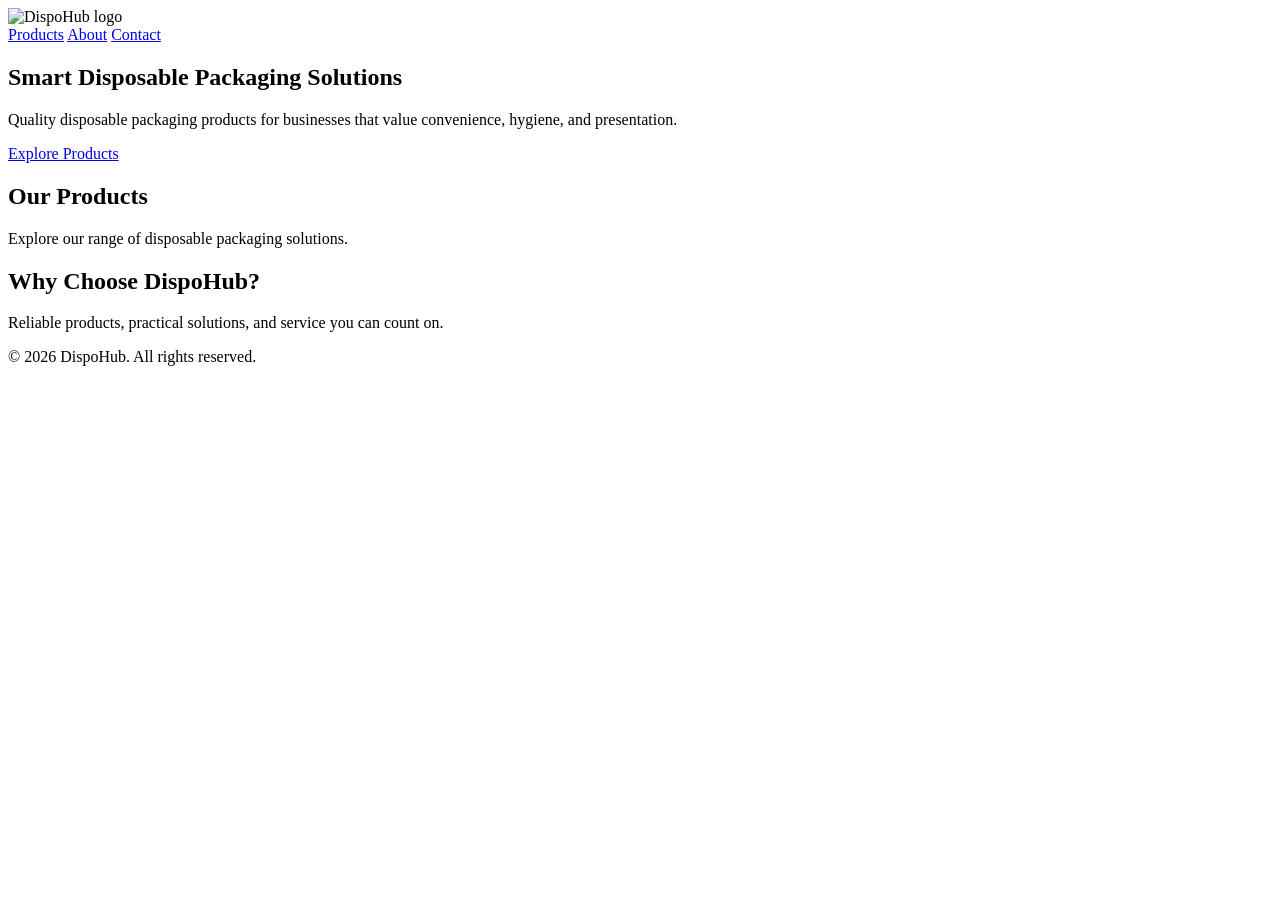
==== index.html @ 2ae02026 "Update index.html" ====
<!DOCTYPE html>
<html lang="en">
<head>
  <meta charset="UTF-8">
  <meta name="viewport" content="width=device-width, initial-scale=1.0">
  <title>DispoHub</title>
  <link rel="stylesheet" href="styles.css">
</head>
<body>

<body>

  <header>
  <img src="images/Image-logo.jpeg" alt="DispoHub logo">

  <nav>
    <a href="#products">Products</a>
    <a href="#about">About</a>
    <a href="#contact">Contact</a>
  </nav>
</header>
  <main>

    <section class="hero">
      <h1>Smart Disposable Packaging Solutions</h1>
      <p>Quality disposable packaging products for businesses that value convenience, hygiene, and presentation.</p>
      <a href="#products">Explore Products</a>
    </section>

    <section id="products" class="products">
      <h2>Our Products</h2>
      <p>Explore our range of disposable packaging solutions.</p>
    </section>

    <section class="about">
      <h2>Why Choose DispoHub?</h2>
      <p>Reliable products, practical solutions, and service you can count on.</p>
    </section>

  </main>

  <footer>
    <p>© 2026 DispoHub. All rights reserved.</p>
  </footer>

</body>
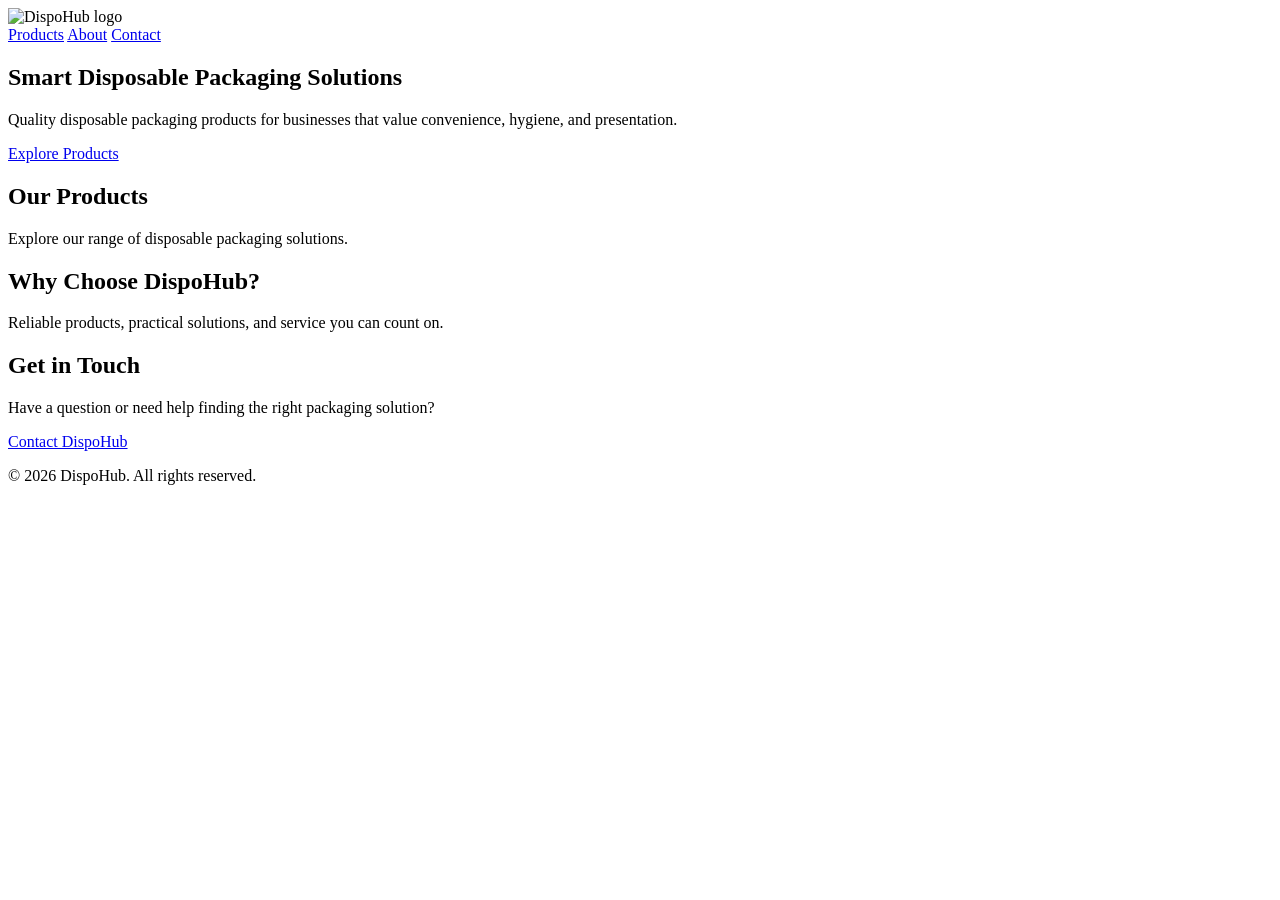
==== commit c32f078e: "Update index.html" ====
--- a/index.html
+++ b/index.html
@@ -33,11 +33,15 @@
       <p>Explore our range of disposable packaging solutions.</p>
     </section>
 
-    <section class="about">
+    <section id="about" class="about">
       <h2>Why Choose DispoHub?</h2>
       <p>Reliable products, practical solutions, and service you can count on.</p>
     </section>
-
+<section id="contact" class="contact">
+  <h2>Get in Touch</h2>
+  <p>Have a question or need help finding the right packaging solution?</p>
+  <a href="mailto:info@dispohub.com">Contact DispoHub</a>
+</section>
   </main>
 
   <footer>
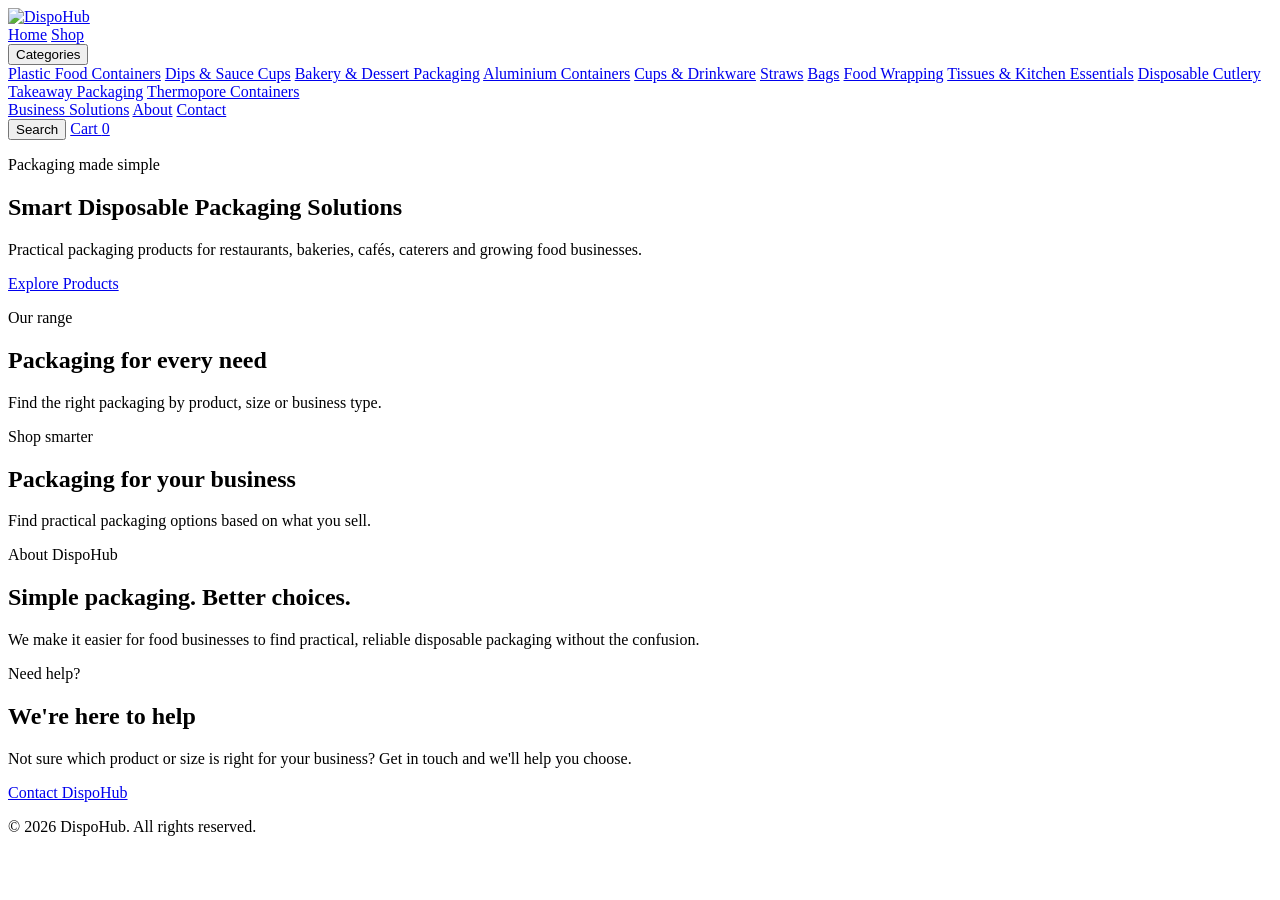
==== commit 14d0a845: "Update index.html" ====
--- a/index.html
+++ b/index.html
@@ -1,51 +1,154 @@
-
 <!DOCTYPE html>
 <html lang="en">
 <head>
   <meta charset="UTF-8">
   <meta name="viewport" content="width=device-width, initial-scale=1.0">
-  <title>DispoHub</title>
+
+  <title>DispoHub | Disposable Food Packaging Solutions</title>
+  <meta name="description" content="DispoHub provides practical disposable food packaging solutions for restaurants, bakeries, cafés, caterers and food businesses.">
+
   <link rel="stylesheet" href="styles.css">
 </head>
-<body>
 
 <body>
 
-  <header>
-  <img src="images/Image-logo.jpeg" alt="DispoHub logo">
+  <header class="site-header">
 
-  <nav>
-    <a href="#products">Products</a>
-    <a href="#about">About</a>
-    <a href="#contact">Contact</a>
-  </nav>
-</header>
+    <a href="index.html" class="logo">
+      <img src="images/Image-logo.jpeg" alt="DispoHub">
+    </a>
+
+    <nav class="main-nav" aria-label="Main navigation">
+
+      <a href="index.html">Home</a>
+
+      <a href="#shop">Shop</a>
+
+      <div class="nav-dropdown">
+        <button type="button">Categories</button>
+
+        <div class="dropdown-menu">
+
+          <a href="#plastic-food-containers">Plastic Food Containers</a>
+          <a href="#dips-sauce-cups">Dips & Sauce Cups</a>
+          <a href="#bakery-packaging">Bakery & Dessert Packaging</a>
+          <a href="#aluminium-containers">Aluminium Containers</a>
+          <a href="#cups-drinkware">Cups & Drinkware</a>
+          <a href="#straws">Straws</a>
+          <a href="#bags">Bags</a>
+          <a href="#food-wrapping">Food Wrapping</a>
+          <a href="#tissues-kitchen">Tissues & Kitchen Essentials</a>
+          <a href="#disposable-cutlery">Disposable Cutlery</a>
+          <a href="#takeaway-packaging">Takeaway Packaging</a>
+          <a href="#thermopore">Thermopore Containers</a>
+
+        </div>
+      </div>
+
+      <a href="#business-solutions">Business Solutions</a>
+      <a href="#about">About</a>
+      <a href="#contact">Contact</a>
+
+    </nav>
+
+    <div class="header-actions">
+
+      <button type="button" class="search-button" aria-label="Search">
+        Search
+      </button>
+
+      <a href="#cart" class="cart-link">
+        Cart <span class="cart-count">0</span>
+      </a>
+
+    </div>
+
+  </header>
+
+
   <main>
 
     <section class="hero">
-      <h1>Smart Disposable Packaging Solutions</h1>
-      <p>Quality disposable packaging products for businesses that value convenience, hygiene, and presentation.</p>
-      <a href="#products">Explore Products</a>
+
+      <div class="hero-content">
+        <p class="eyebrow">Packaging made simple</p>
+
+        <h1>Smart Disposable Packaging Solutions</h1>
+
+        <p>
+          Practical packaging products for restaurants, bakeries,
+          cafés, caterers and growing food businesses.
+        </p>
+
+        <a href="#shop" class="primary-button">Explore Products</a>
+      </div>
+
     </section>
 
-    <section id="products" class="products">
-      <h2>Our Products</h2>
-      <p>Explore our range of disposable packaging solutions.</p>
+
+    <section id="shop" class="shop">
+
+      <div class="section-heading">
+        <p class="eyebrow">Our range</p>
+        <h2>Packaging for every need</h2>
+        <p>
+          Find the right packaging by product, size or business type.
+        </p>
+      </div>
+
     </section>
 
+
+    <section id="business-solutions" class="business-solutions">
+
+      <div class="section-heading">
+        <p class="eyebrow">Shop smarter</p>
+        <h2>Packaging for your business</h2>
+        <p>
+          Find practical packaging options based on what you sell.
+        </p>
+      </div>
+
+    </section>
+
+
     <section id="about" class="about">
-      <h2>Why Choose DispoHub?</h2>
-      <p>Reliable products, practical solutions, and service you can count on.</p>
+
+      <div class="section-heading">
+        <p class="eyebrow">About DispoHub</p>
+        <h2>Simple packaging. Better choices.</h2>
+        <p>
+          We make it easier for food businesses to find practical,
+          reliable disposable packaging without the confusion.
+        </p>
+      </div>
+
     </section>
-<section id="contact" class="contact">
-  <h2>Get in Touch</h2>
-  <p>Have a question or need help finding the right packaging solution?</p>
-  <a href="mailto:info@dispohub.com">Contact DispoHub</a>
-</section>
+
+
+    <section id="contact" class="contact">
+
+      <div class="section-heading">
+        <p class="eyebrow">Need help?</p>
+        <h2>We're here to help</h2>
+        <p>
+          Not sure which product or size is right for your business?
+          Get in touch and we'll help you choose.
+        </p>
+
+        <a href="mailto:info@dispohub.com" class="primary-button">
+          Contact DispoHub
+        </a>
+      </div>
+
+    </section>
+
   </main>
+
 
   <footer>
     <p>© 2026 DispoHub. All rights reserved.</p>
   </footer>
 
-</body>+</body>
+</html>
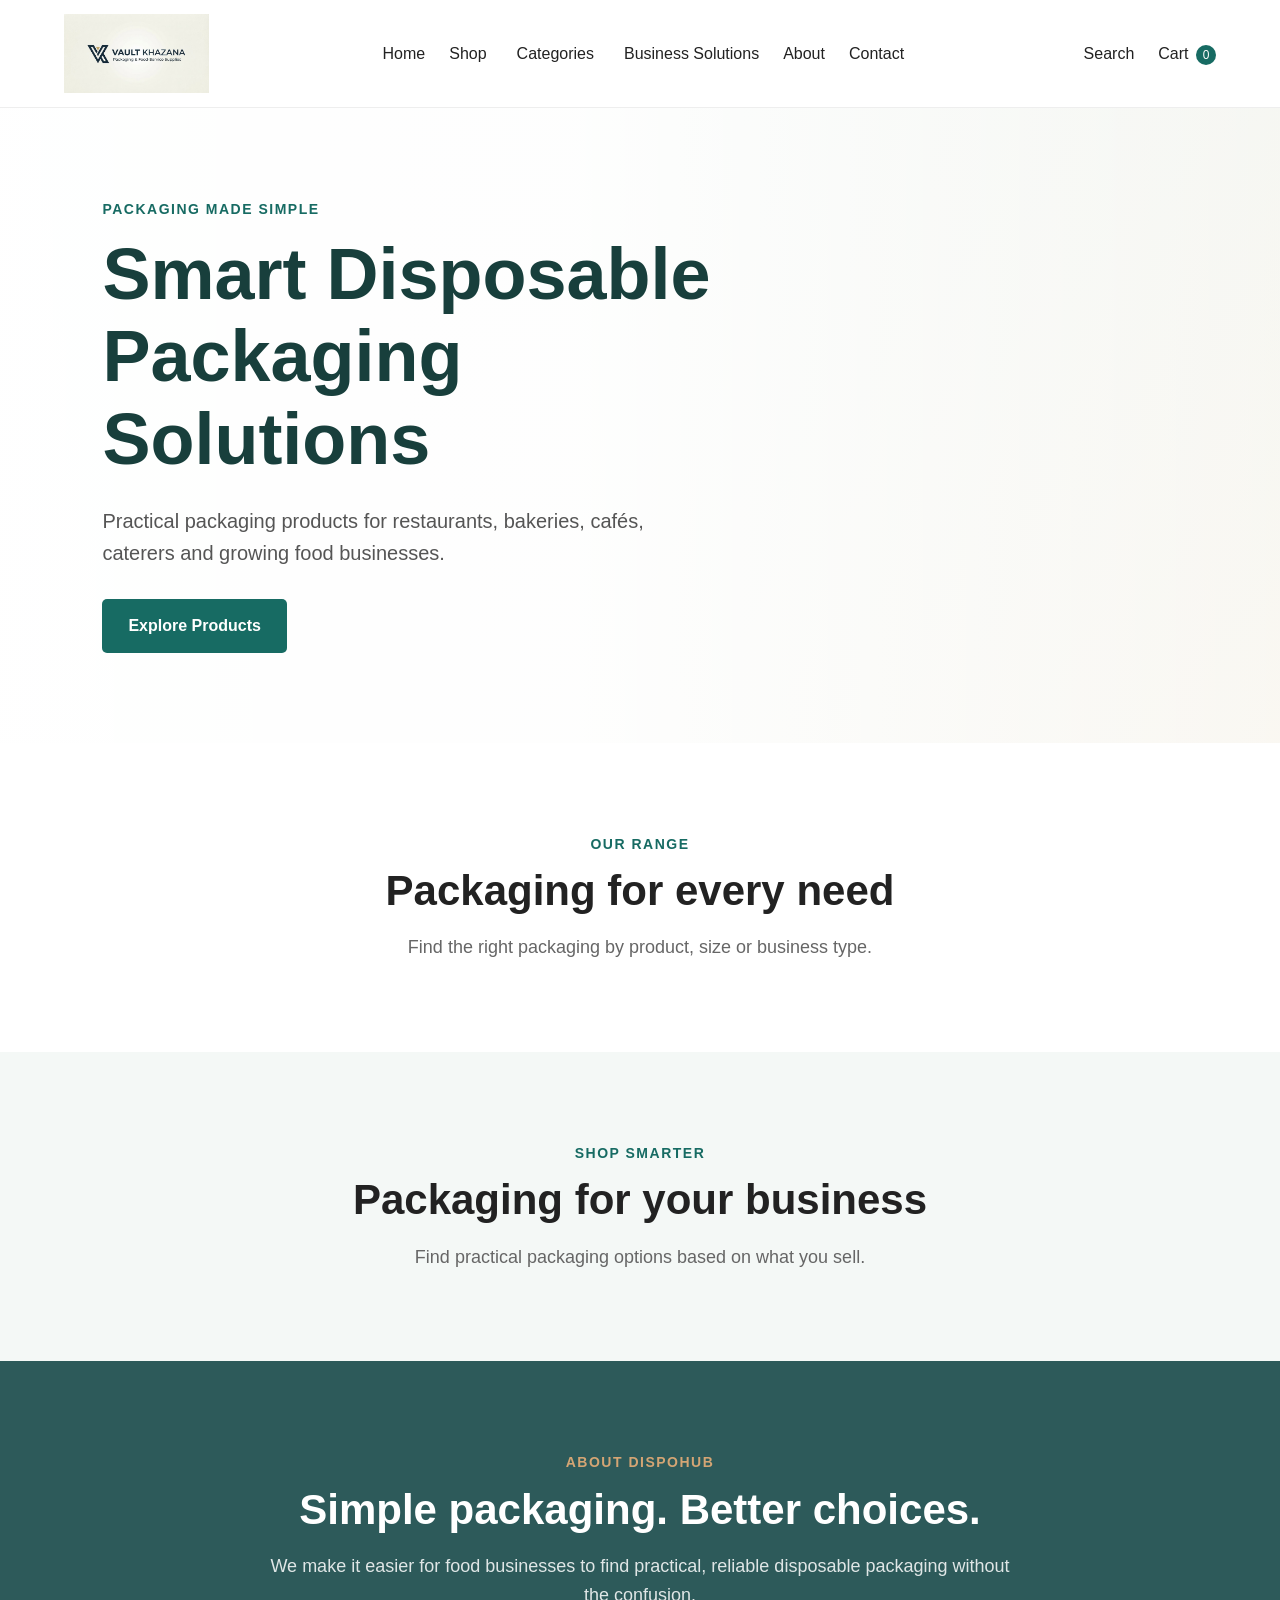
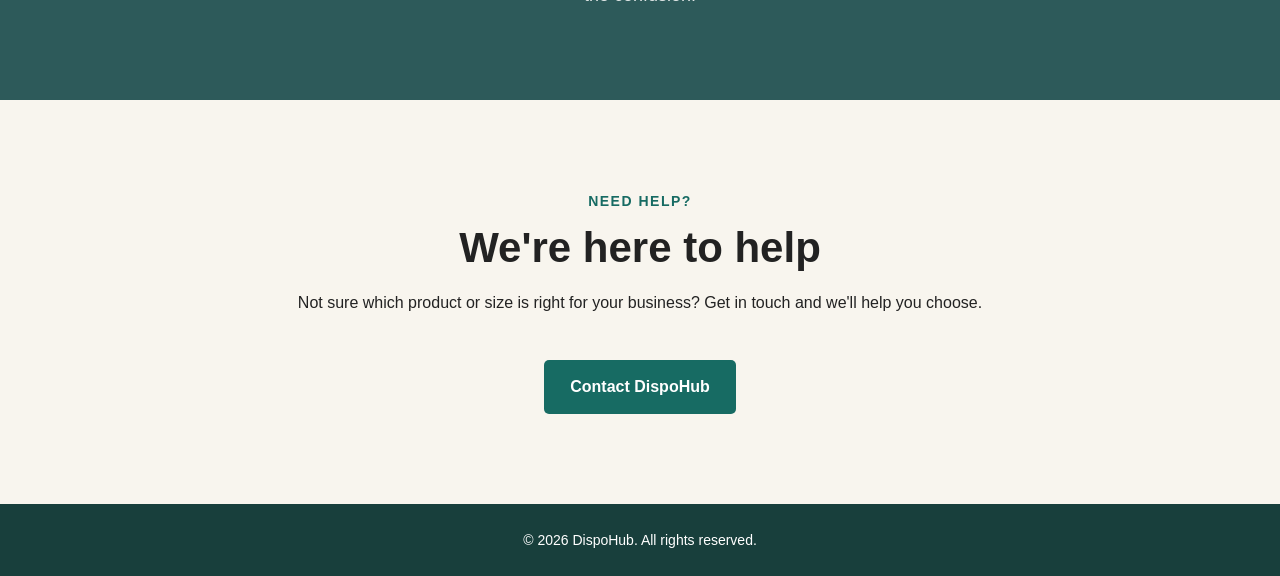
==== commit 615f6aaf: "Update index.html" ====
--- a/index.html
+++ b/index.html
@@ -15,7 +15,7 @@
   <header class="site-header">
 
     <a href="index.html" class="logo">
-      <img src="images/Image-logo.jpeg" alt="DispoHub">
+      <img src="vk.jpeg" alt="VAULT KHAZANA">
     </a>
 
     <nav class="main-nav" aria-label="Main navigation">
--- a/styles.css
+++ b/styles.css
@@ -0,0 +1,429 @@
+
+* {
+  box-sizing: border-box;
+}
+
+html {
+  scroll-behavior: smooth;
+}
+
+body {
+  margin: 0;
+  font-family: Arial, sans-serif;
+  color: #222;
+  background: #fff;
+  line-height: 1.6;
+}
+
+/* =========================
+   HEADER
+========================= */
+
+.site-header {
+  display: flex;
+  align-items: center;
+  justify-content: space-between;
+  gap: 30px;
+  padding: 14px 5%;
+  background: #fff;
+  border-bottom: 1px solid #eee;
+}
+
+.logo {
+  display: flex;
+  align-items: center;
+  flex-shrink: 0;
+}
+
+.logo img {
+  width: 145px;
+  height: auto;
+  display: block;
+}
+
+.main-nav {
+  display: flex;
+  align-items: center;
+  gap: 24px;
+}
+
+.main-nav a,
+.nav-dropdown button,
+.header-actions button,
+.cart-link {
+  font: inherit;
+  color: #222;
+  text-decoration: none;
+  background: none;
+  border: 0;
+  cursor: pointer;
+}
+
+.main-nav a:hover,
+.nav-dropdown button:hover,
+.header-actions button:hover,
+.cart-link:hover {
+  color: #176b63;
+}
+
+.nav-dropdown {
+  position: relative;
+}
+
+.dropdown-menu {
+  position: absolute;
+  top: 100%;
+  left: 0;
+  z-index: 20;
+  display: none;
+  min-width: 245px;
+  padding: 10px 0;
+  background: #fff;
+  border: 1px solid #eee;
+  box-shadow: 0 8px 25px rgba(0, 0, 0, 0.08);
+}
+
+.nav-dropdown:hover .dropdown-menu {
+  display: block;
+}
+
+.dropdown-menu a {
+  display: block;
+  padding: 9px 16px;
+  white-space: nowrap;
+}
+
+.header-actions {
+  display: flex;
+  align-items: center;
+  gap: 18px;
+  flex-shrink: 0;
+}
+
+.cart-count {
+  display: inline-flex;
+  align-items: center;
+  justify-content: center;
+  min-width: 20px;
+  height: 20px;
+  padding: 0 5px;
+  margin-left: 3px;
+  border-radius: 50%;
+  font-size: 12px;
+  background: #176b63;
+  color: #fff;
+}
+
+/* =========================
+   GENERAL
+========================= */
+
+main {
+  width: 100%;
+}
+
+section {
+  padding: 90px 5%;
+}
+
+.section-heading {
+  max-width: 760px;
+  margin: 0 auto;
+  text-align: center;
+}
+
+.eyebrow {
+  margin: 0 0 12px;
+  color: #176b63;
+  font-size: 14px;
+  font-weight: 700;
+  letter-spacing: 1.5px;
+  text-transform: uppercase;
+}
+
+h1,
+h2 {
+  margin-top: 0;
+  line-height: 1.15;
+}
+
+h2 {
+  margin-bottom: 18px;
+  font-size: 42px;
+}
+
+.section-heading p:last-child {
+  margin: 0;
+  color: #666;
+  font-size: 18px;
+}
+
+/* =========================
+   HERO
+========================= */
+
+.hero {
+  min-height: 600px;
+  display: flex;
+  align-items: center;
+  padding: 90px 8%;
+  background:
+    linear-gradient(
+      90deg,
+      rgba(255, 255, 255, 0.98) 0%,
+      rgba(255, 255, 255, 0.92) 45%,
+      rgba(255, 255, 255, 0.25) 100%
+    ),
+    linear-gradient(135deg, #e9f2ef, #f8f5ee);
+}
+
+.hero-content {
+  max-width: 650px;
+}
+
+.hero h1 {
+  margin-bottom: 24px;
+  font-size: clamp(42px, 6vw, 72px);
+  color: #183f3c;
+}
+
+.hero-content > p:not(.eyebrow) {
+  max-width: 580px;
+  margin: 0 0 30px;
+  color: #555;
+  font-size: 20px;
+}
+
+/* =========================
+   BUTTON
+========================= */
+
+.primary-button {
+  display: inline-block;
+  padding: 14px 26px;
+  border-radius: 5px;
+  background: #176b63;
+  color: #fff;
+  font-weight: 700;
+  text-decoration: none;
+  transition: transform 0.2s ease, background 0.2s ease;
+}
+
+.primary-button:hover {
+  background: #12564f;
+  transform: translateY(-2px);
+}
+
+/* =========================
+   SHOP
+========================= */
+
+.shop {
+  background: #fff;
+  min-height: 260px;
+}
+
+/* =========================
+   BUSINESS SOLUTIONS
+========================= */
+
+.business-solutions {
+  background: #f4f8f6;
+  min-height: 260px;
+}
+
+/* =========================
+   ABOUT
+========================= */
+
+.about {
+  background: #2d5a5a;
+  color: #fff;
+  min-height: 300px;
+}
+
+.about .eyebrow {
+  color: #d4a574;
+}
+
+.about .section-heading p:last-child {
+  color: rgba(255, 255, 255, 0.85);
+}
+
+/* =========================
+   CONTACT
+========================= */
+
+.contact {
+  background: #f8f5ee;
+  min-height: 320px;
+}
+
+.contact .primary-button {
+  margin-top: 28px;
+}
+
+/* =========================
+   FOOTER
+========================= */
+
+footer {
+  padding: 25px 5%;
+  background: #183f3c;
+  color: #fff;
+  text-align: center;
+}
+
+footer p {
+  margin: 0;
+  font-size: 14px;
+}
+
+/* =========================
+   TABLET
+========================= */
+
+@media (max-width: 1000px) {
+  .site-header {
+    gap: 18px;
+  }
+
+  .main-nav {
+    gap: 14px;
+  }
+
+  .header-actions {
+    gap: 10px;
+  }
+
+  section {
+    padding: 75px 5%;
+  }
+
+  .hero {
+    min-height: 540px;
+  }
+}
+
+/* =========================
+   MOBILE
+========================= */
+
+@media (max-width: 768px) {
+  .site-header {
+    flex-wrap: wrap;
+    justify-content: center;
+    padding: 18px 5%;
+  }
+
+  .logo {
+    width: 100%;
+    justify-content: center;
+  }
+
+  .logo img {
+    width: 130px;
+  }
+
+  .main-nav {
+    width: 100%;
+    justify-content: center;
+    flex-wrap: wrap;
+    gap: 10px 16px;
+  }
+
+  .main-nav a,
+  .nav-dropdown button,
+  .header-actions button,
+  .cart-link {
+    font-size: 14px;
+  }
+
+  .header-actions {
+    width: 100%;
+    justify-content: center;
+  }
+
+  .dropdown-menu {
+    left: 50%;
+    transform: translateX(-50%);
+  }
+
+  section {
+    padding: 65px 6%;
+  }
+
+  .hero {
+    min-height: 520px;
+    padding: 70px 7%;
+    align-items: center;
+    background:
+      linear-gradient(
+        rgba(255, 255, 255, 0.88),
+        rgba(255, 255, 255, 0.94)
+      ),
+      linear-gradient(135deg, #e9f2ef, #f8f5ee);
+  }
+
+  .hero-content {
+    max-width: 100%;
+    text-align: center;
+  }
+
+  .hero h1 {
+    font-size: 42px;
+    margin-bottom: 20px;
+  }
+
+  .hero-content > p:not(.eyebrow) {
+    font-size: 17px;
+  }
+
+  .eyebrow {
+    font-size: 12px;
+    letter-spacing: 1.2px;
+  }
+
+  h2 {
+    font-size: 34px;
+  }
+
+  .section-heading p:last-child {
+    font-size: 16px;
+  }
+
+  .primary-button {
+    padding: 13px 23px;
+  }
+}
+
+/* =========================
+   SMALL MOBILE
+========================= */
+
+@media (max-width: 480px) {
+  .main-nav {
+    gap: 8px 12px;
+  }
+
+  .hero {
+    min-height: 480px;
+    padding: 60px 6%;
+  }
+
+  .hero h1 {
+    font-size: 36px;
+  }
+
+  h2 {
+    font-size: 30px;
+  }
+
+  .hero-content > p:not(.eyebrow) {
+    font-size: 16px;
+  }
+
+  section {
+    padding: 55px 6%;
+  }
+}
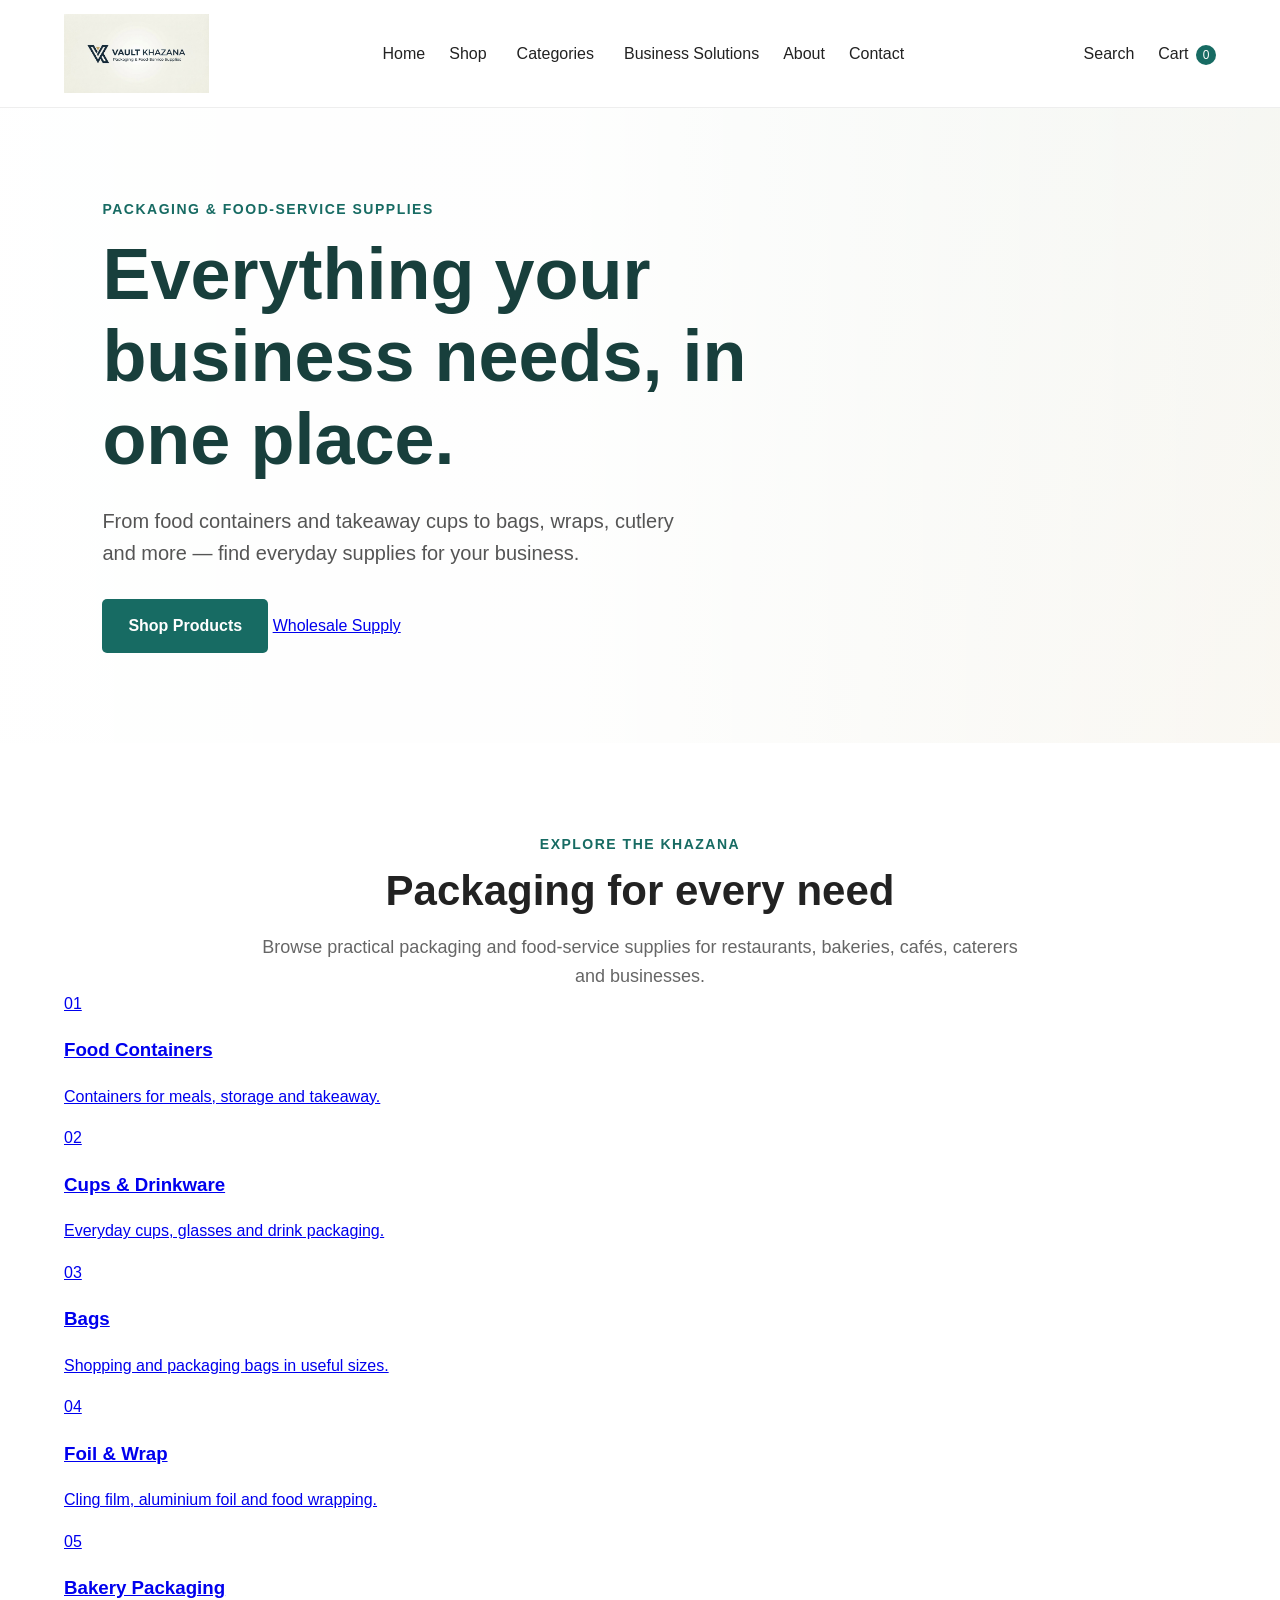
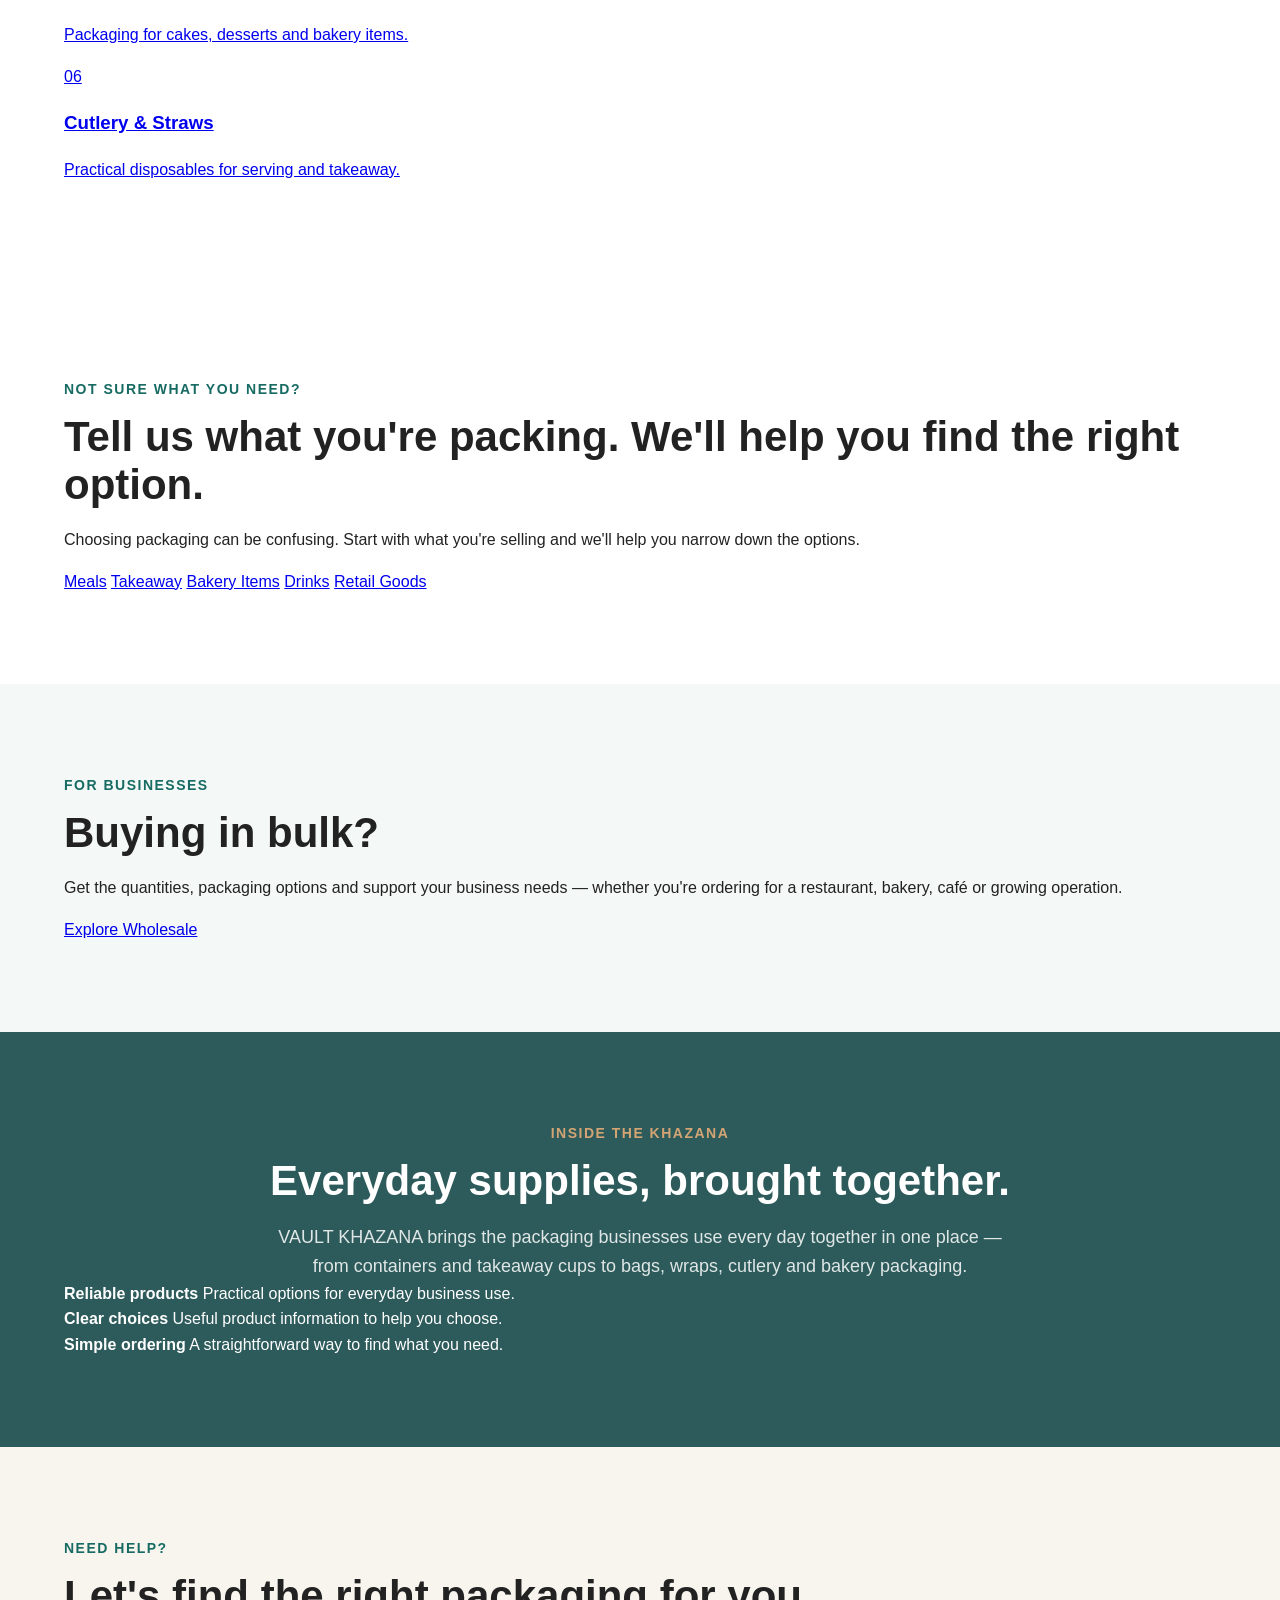
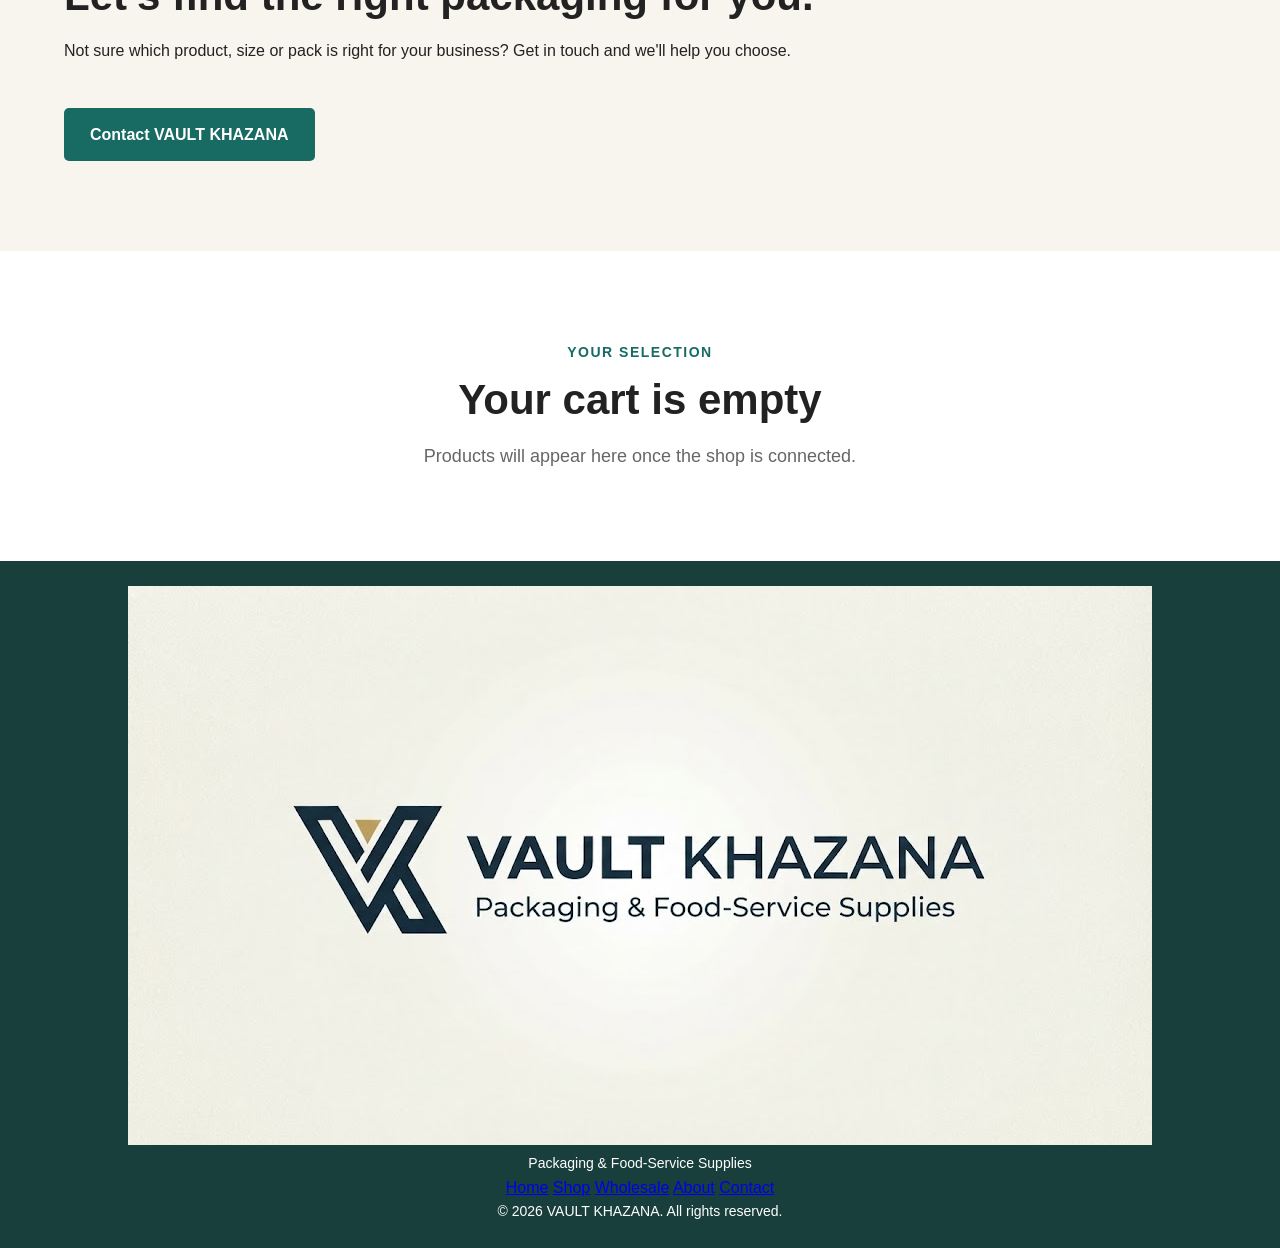
==== commit 22babb2e: "Update index.html" ====
--- a/index.html
+++ b/index.html
@@ -4,14 +4,19 @@
   <meta charset="UTF-8">
   <meta name="viewport" content="width=device-width, initial-scale=1.0">
 
-  <title>DispoHub | Disposable Food Packaging Solutions</title>
-  <meta name="description" content="DispoHub provides practical disposable food packaging solutions for restaurants, bakeries, cafés, caterers and food businesses.">
+  <title>VAULT KHAZANA | Packaging & Food-Service Supplies</title>
+
+  <meta
+    name="description"
+    content="VAULT KHAZANA brings packaging and food-service supplies together in one place for restaurants, bakeries, cafés, caterers and growing businesses."
+  >
 
   <link rel="stylesheet" href="styles.css">
 </head>
 
 <body>
 
+  <!-- HEADER -->
   <header class="site-header">
 
     <a href="index.html" class="logo">
@@ -21,28 +26,25 @@
     <nav class="main-nav" aria-label="Main navigation">
 
       <a href="index.html">Home</a>
-
       <a href="#shop">Shop</a>
 
       <div class="nav-dropdown">
+
         <button type="button">Categories</button>
 
         <div class="dropdown-menu">
-
-          <a href="#plastic-food-containers">Plastic Food Containers</a>
+          <a href="#plastic-food-containers">Food Containers</a>
           <a href="#dips-sauce-cups">Dips & Sauce Cups</a>
-          <a href="#bakery-packaging">Bakery & Dessert Packaging</a>
-          <a href="#aluminium-containers">Aluminium Containers</a>
+          <a href="#bakery-packaging">Bakery Packaging</a>
           <a href="#cups-drinkware">Cups & Drinkware</a>
-          <a href="#straws">Straws</a>
           <a href="#bags">Bags</a>
-          <a href="#food-wrapping">Food Wrapping</a>
-          <a href="#tissues-kitchen">Tissues & Kitchen Essentials</a>
+          <a href="#food-wrapping">Foil & Wrap</a>
+          <a href="#tissues-kitchen">Tissues & Kitchen</a>
           <a href="#disposable-cutlery">Disposable Cutlery</a>
           <a href="#takeaway-packaging">Takeaway Packaging</a>
-          <a href="#thermopore">Thermopore Containers</a>
-
-        </div>
+          <a href="#thermopore">Thermopore</a>
+        </div>
+
       </div>
 
       <a href="#business-solutions">Business Solutions</a>
@@ -53,7 +55,7 @@
 
     <div class="header-actions">
 
-      <button type="button" class="search-button" aria-label="Search">
+      <button type="button" class="search-button">
         Search
       </button>
 
@@ -68,77 +70,231 @@
 
   <main>
 
+    <!-- HERO -->
     <section class="hero">
 
       <div class="hero-content">
-        <p class="eyebrow">Packaging made simple</p>
-
-        <h1>Smart Disposable Packaging Solutions</h1>
-
-        <p>
-          Practical packaging products for restaurants, bakeries,
-          cafés, caterers and growing food businesses.
-        </p>
-
-        <a href="#shop" class="primary-button">Explore Products</a>
-      </div>
-
-    </section>
-
-
+
+        <p class="eyebrow">Packaging & Food-Service Supplies</p>
+
+        <h1>
+          Everything your business needs,
+          <span>in one place.</span>
+        </h1>
+
+        <p class="hero-text">
+          From food containers and takeaway cups to bags, wraps,
+          cutlery and more — find everyday supplies for your business.
+        </p>
+
+        <div class="hero-actions">
+
+          <a href="#shop" class="primary-button">
+            Shop Products
+          </a>
+
+          <a href="#business-solutions" class="secondary-button">
+            Wholesale Supply
+          </a>
+
+        </div>
+
+      </div>
+
+    </section>
+
+
+    <!-- SHOP -->
     <section id="shop" class="shop">
 
       <div class="section-heading">
-        <p class="eyebrow">Our range</p>
+
+        <p class="eyebrow">Explore the Khazana</p>
+
         <h2>Packaging for every need</h2>
-        <p>
-          Find the right packaging by product, size or business type.
-        </p>
-      </div>
-
-    </section>
-
-
+
+        <p>
+          Browse practical packaging and food-service supplies
+          for restaurants, bakeries, cafés, caterers and businesses.
+        </p>
+
+      </div>
+
+
+      <div class="category-grid">
+
+        <a href="#plastic-food-containers" class="category-card">
+          <span class="category-number">01</span>
+          <h3>Food Containers</h3>
+          <p>Containers for meals, storage and takeaway.</p>
+        </a>
+
+        <a href="#cups-drinkware" class="category-card">
+          <span class="category-number">02</span>
+          <h3>Cups & Drinkware</h3>
+          <p>Everyday cups, glasses and drink packaging.</p>
+        </a>
+
+        <a href="#bags" class="category-card">
+          <span class="category-number">03</span>
+          <h3>Bags</h3>
+          <p>Shopping and packaging bags in useful sizes.</p>
+        </a>
+
+        <a href="#food-wrapping" class="category-card">
+          <span class="category-number">04</span>
+          <h3>Foil & Wrap</h3>
+          <p>Cling film, aluminium foil and food wrapping.</p>
+        </a>
+
+        <a href="#bakery-packaging" class="category-card">
+          <span class="category-number">05</span>
+          <h3>Bakery Packaging</h3>
+          <p>Packaging for cakes, desserts and bakery items.</p>
+        </a>
+
+        <a href="#disposable-cutlery" class="category-card">
+          <span class="category-number">06</span>
+          <h3>Cutlery & Straws</h3>
+          <p>Practical disposables for serving and takeaway.</p>
+        </a>
+
+      </div>
+
+    </section>
+
+
+    <!-- HELP / GUIDED CHOICE -->
+    <section class="choice-help">
+
+      <div class="choice-content">
+
+        <p class="eyebrow">Not sure what you need?</p>
+
+        <h2>
+          Tell us what you're packing.
+          We'll help you find the right option.
+        </h2>
+
+        <p>
+          Choosing packaging can be confusing. Start with what
+          you're selling and we'll help you narrow down the options.
+        </p>
+
+        <div class="choice-options">
+
+          <a href="#plastic-food-containers">Meals</a>
+          <a href="#takeaway-packaging">Takeaway</a>
+          <a href="#bakery-packaging">Bakery Items</a>
+          <a href="#cups-drinkware">Drinks</a>
+          <a href="#bags">Retail Goods</a>
+
+        </div>
+
+      </div>
+
+    </section>
+
+
+    <!-- BUSINESS SOLUTIONS -->
     <section id="business-solutions" class="business-solutions">
 
+      <div class="business-content">
+
+        <p class="eyebrow">For businesses</p>
+
+        <h2>Buying in bulk?</h2>
+
+        <p>
+          Get the quantities, packaging options and support
+          your business needs — whether you're ordering for
+          a restaurant, bakery, café or growing operation.
+        </p>
+
+        <a href="#contact" class="light-button">
+          Explore Wholesale
+        </a>
+
+      </div>
+
+    </section>
+
+
+    <!-- ABOUT -->
+    <section id="about" class="about">
+
       <div class="section-heading">
-        <p class="eyebrow">Shop smarter</p>
-        <h2>Packaging for your business</h2>
-        <p>
-          Find practical packaging options based on what you sell.
-        </p>
-      </div>
-
-    </section>
-
-
-    <section id="about" class="about">
+
+        <p class="eyebrow">Inside the Khazana</p>
+
+        <h2>Everyday supplies, brought together.</h2>
+
+        <p>
+          VAULT KHAZANA brings the packaging businesses use every
+          day together in one place — from containers and takeaway
+          cups to bags, wraps, cutlery and bakery packaging.
+        </p>
+
+      </div>
+
+      <div class="about-points">
+
+        <div>
+          <strong>Reliable products</strong>
+          <span>Practical options for everyday business use.</span>
+        </div>
+
+        <div>
+          <strong>Clear choices</strong>
+          <span>Useful product information to help you choose.</span>
+        </div>
+
+        <div>
+          <strong>Simple ordering</strong>
+          <span>A straightforward way to find what you need.</span>
+        </div>
+
+      </div>
+
+    </section>
+
+
+    <!-- CONTACT -->
+    <section id="contact" class="contact">
+
+      <div class="contact-content">
+
+        <p class="eyebrow">Need help?</p>
+
+        <h2>Let's find the right packaging for you.</h2>
+
+        <p>
+          Not sure which product, size or pack is right for your
+          business? Get in touch and we'll help you choose.
+        </p>
+
+        <a href="mailto:info@vaultkhazana.com" class="primary-button">
+          Contact VAULT KHAZANA
+        </a>
+
+      </div>
+
+    </section>
+
+
+    <!-- CART PLACEHOLDER -->
+    <section id="cart" class="cart-section">
 
       <div class="section-heading">
-        <p class="eyebrow">About DispoHub</p>
-        <h2>Simple packaging. Better choices.</h2>
-        <p>
-          We make it easier for food businesses to find practical,
-          reliable disposable packaging without the confusion.
-        </p>
-      </div>
-
-    </section>
-
-
-    <section id="contact" class="contact">
-
-      <div class="section-heading">
-        <p class="eyebrow">Need help?</p>
-        <h2>We're here to help</h2>
-        <p>
-          Not sure which product or size is right for your business?
-          Get in touch and we'll help you choose.
-        </p>
-
-        <a href="mailto:info@dispohub.com" class="primary-button">
-          Contact DispoHub
-        </a>
+
+        <p class="eyebrow">Your selection</p>
+
+        <h2>Your cart is empty</h2>
+
+        <p>
+          Products will appear here once the shop is connected.
+        </p>
+
       </div>
 
     </section>
@@ -146,8 +302,33 @@
   </main>
 
 
-  <footer>
-    <p>© 2026 DispoHub. All rights reserved.</p>
+  <!-- FOOTER -->
+  <footer class="site-footer">
+
+    <div class="footer-brand">
+
+      <img src="vk.jpeg" alt="VAULT KHAZANA">
+
+      <p>
+        Packaging & Food-Service Supplies
+      </p>
+
+    </div>
+
+    <div class="footer-links">
+
+      <a href="index.html">Home</a>
+      <a href="#shop">Shop</a>
+      <a href="#business-solutions">Wholesale</a>
+      <a href="#about">About</a>
+      <a href="#contact">Contact</a>
+
+    </div>
+
+    <p class="copyright">
+      © 2026 VAULT KHAZANA. All rights reserved.
+    </p>
+
   </footer>
 
 </body>
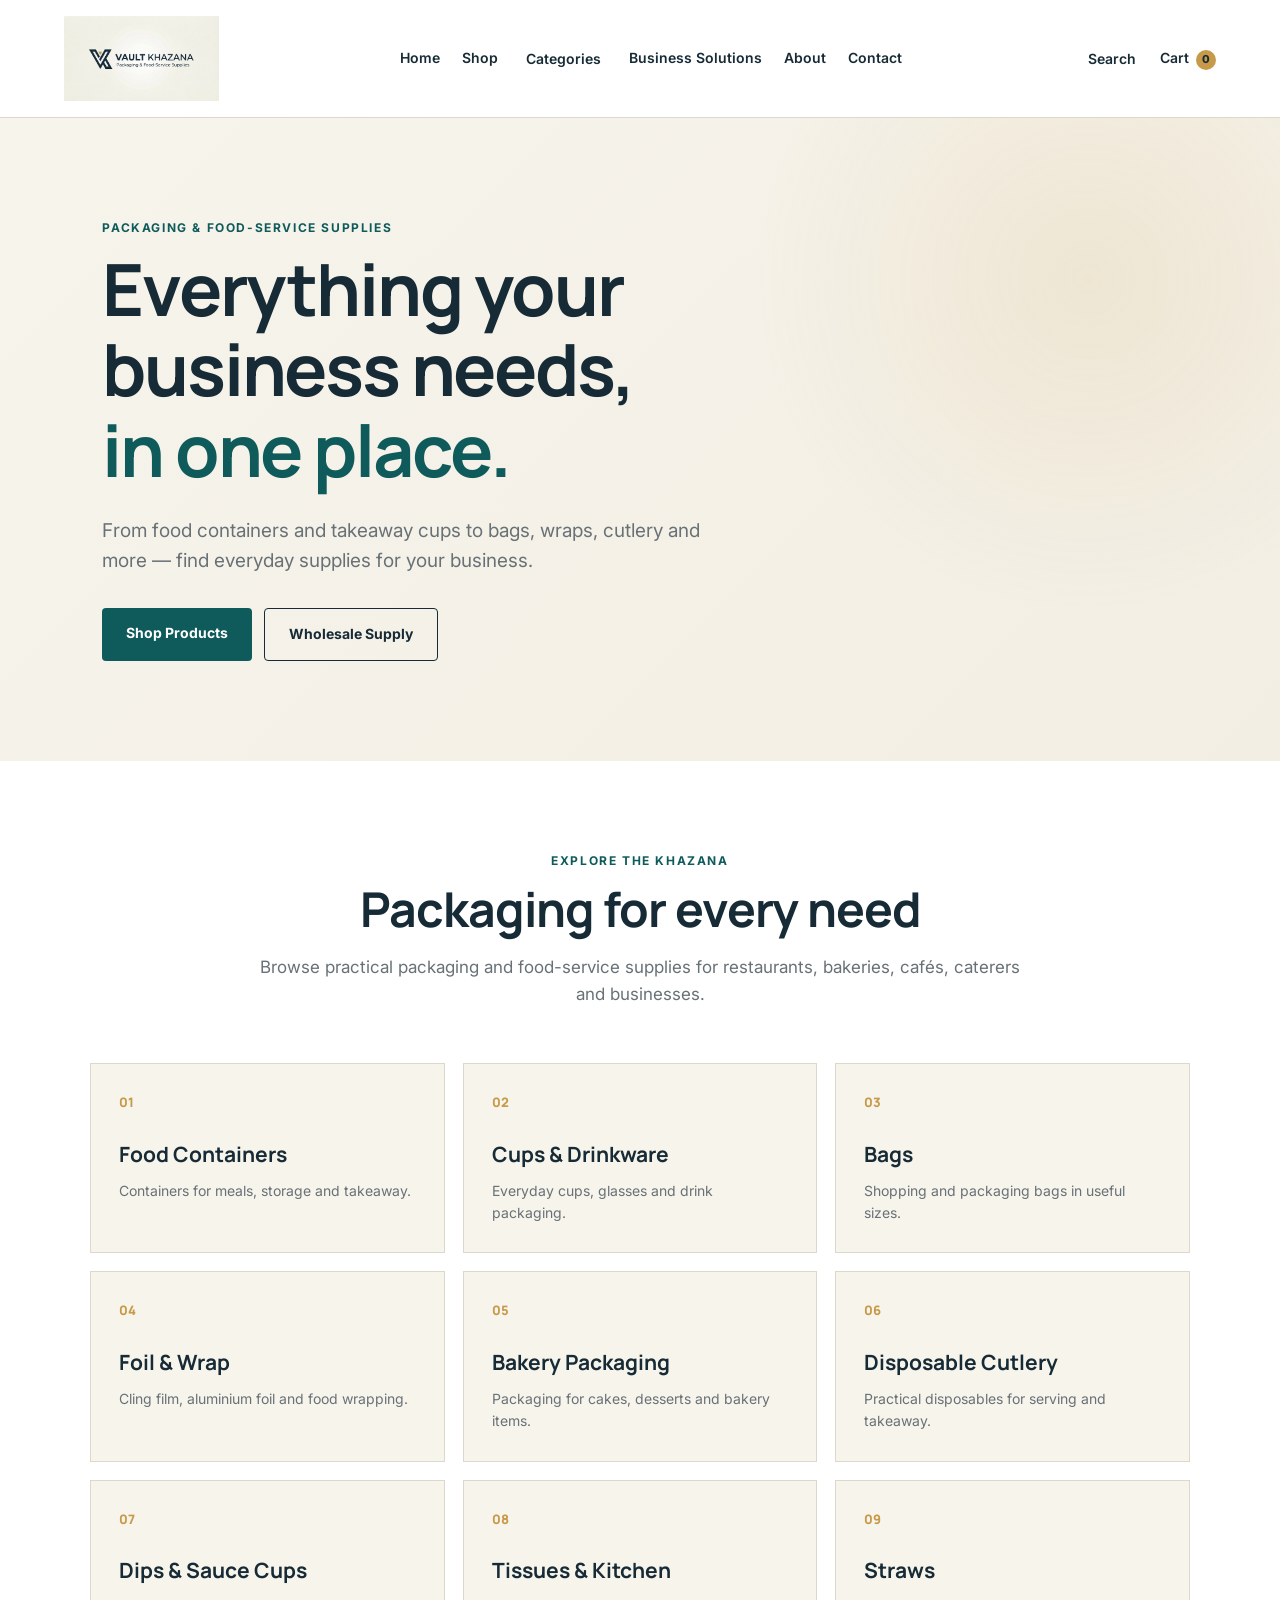
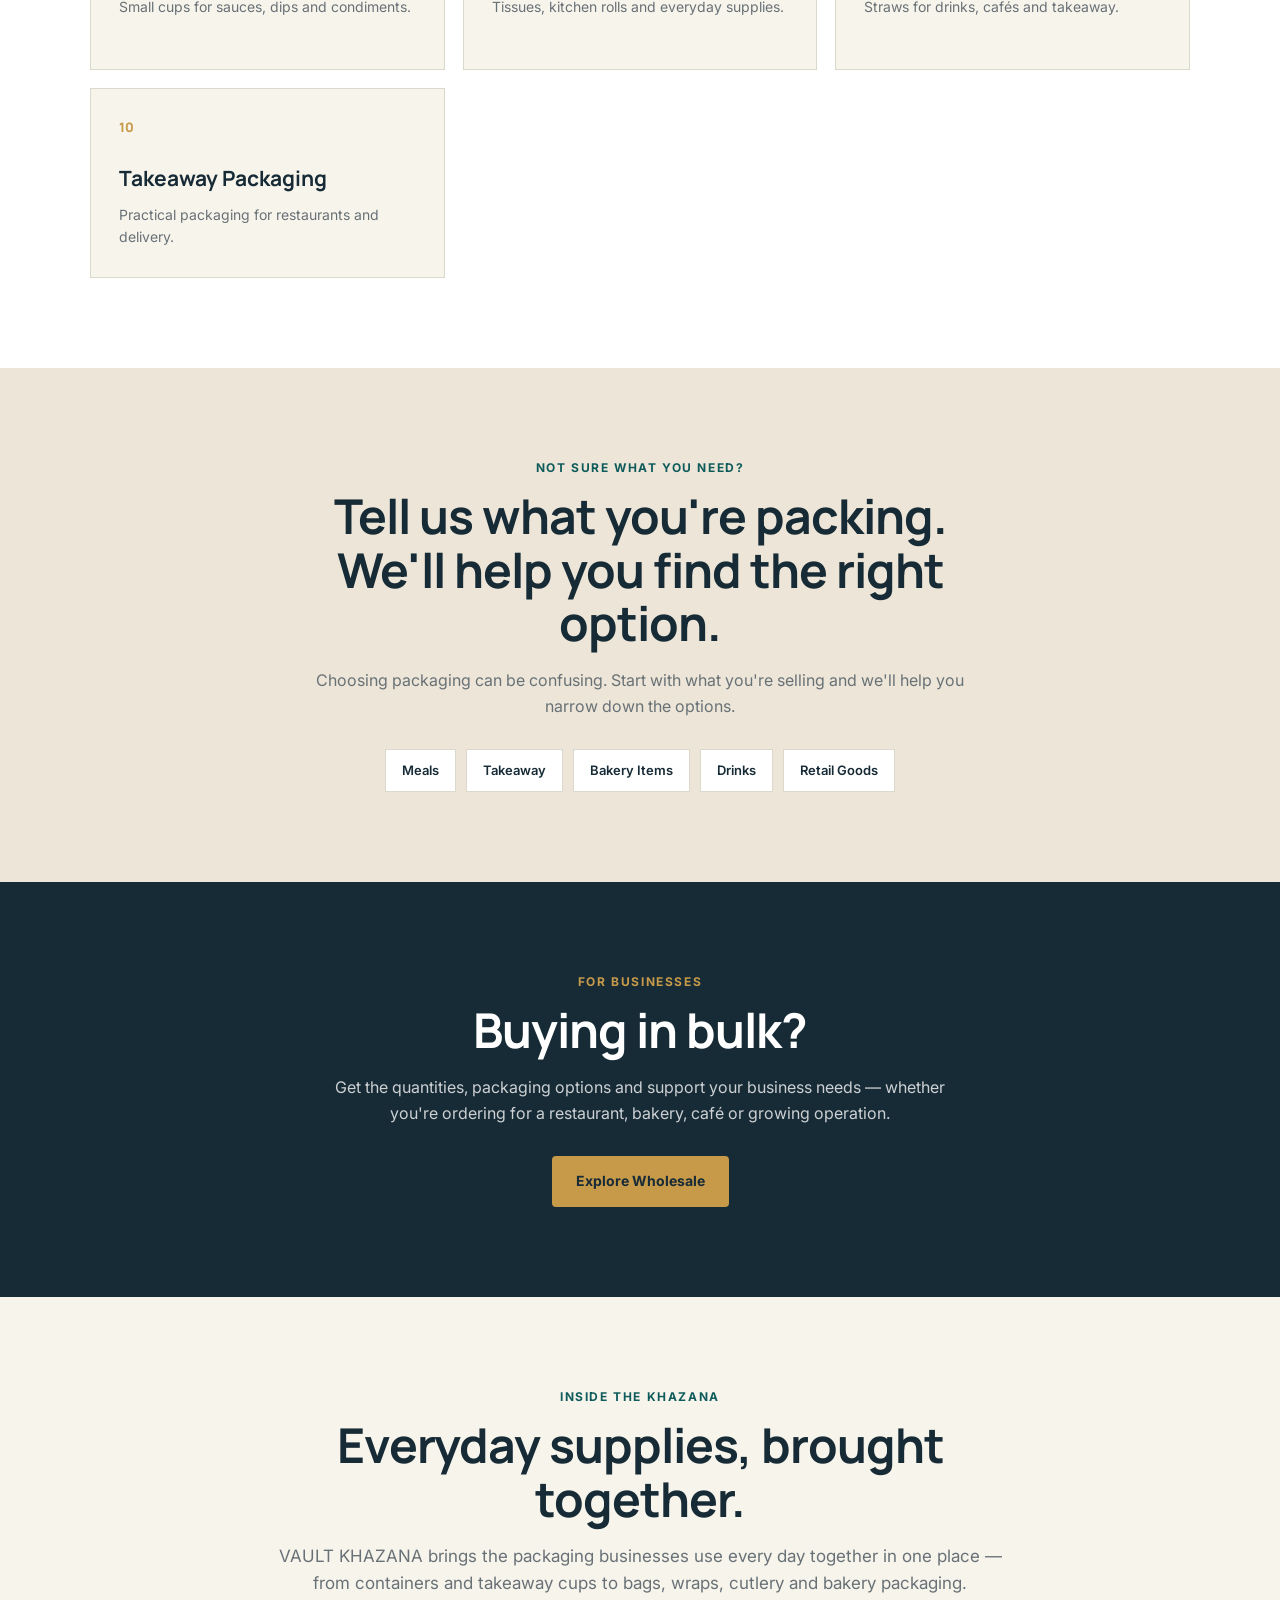
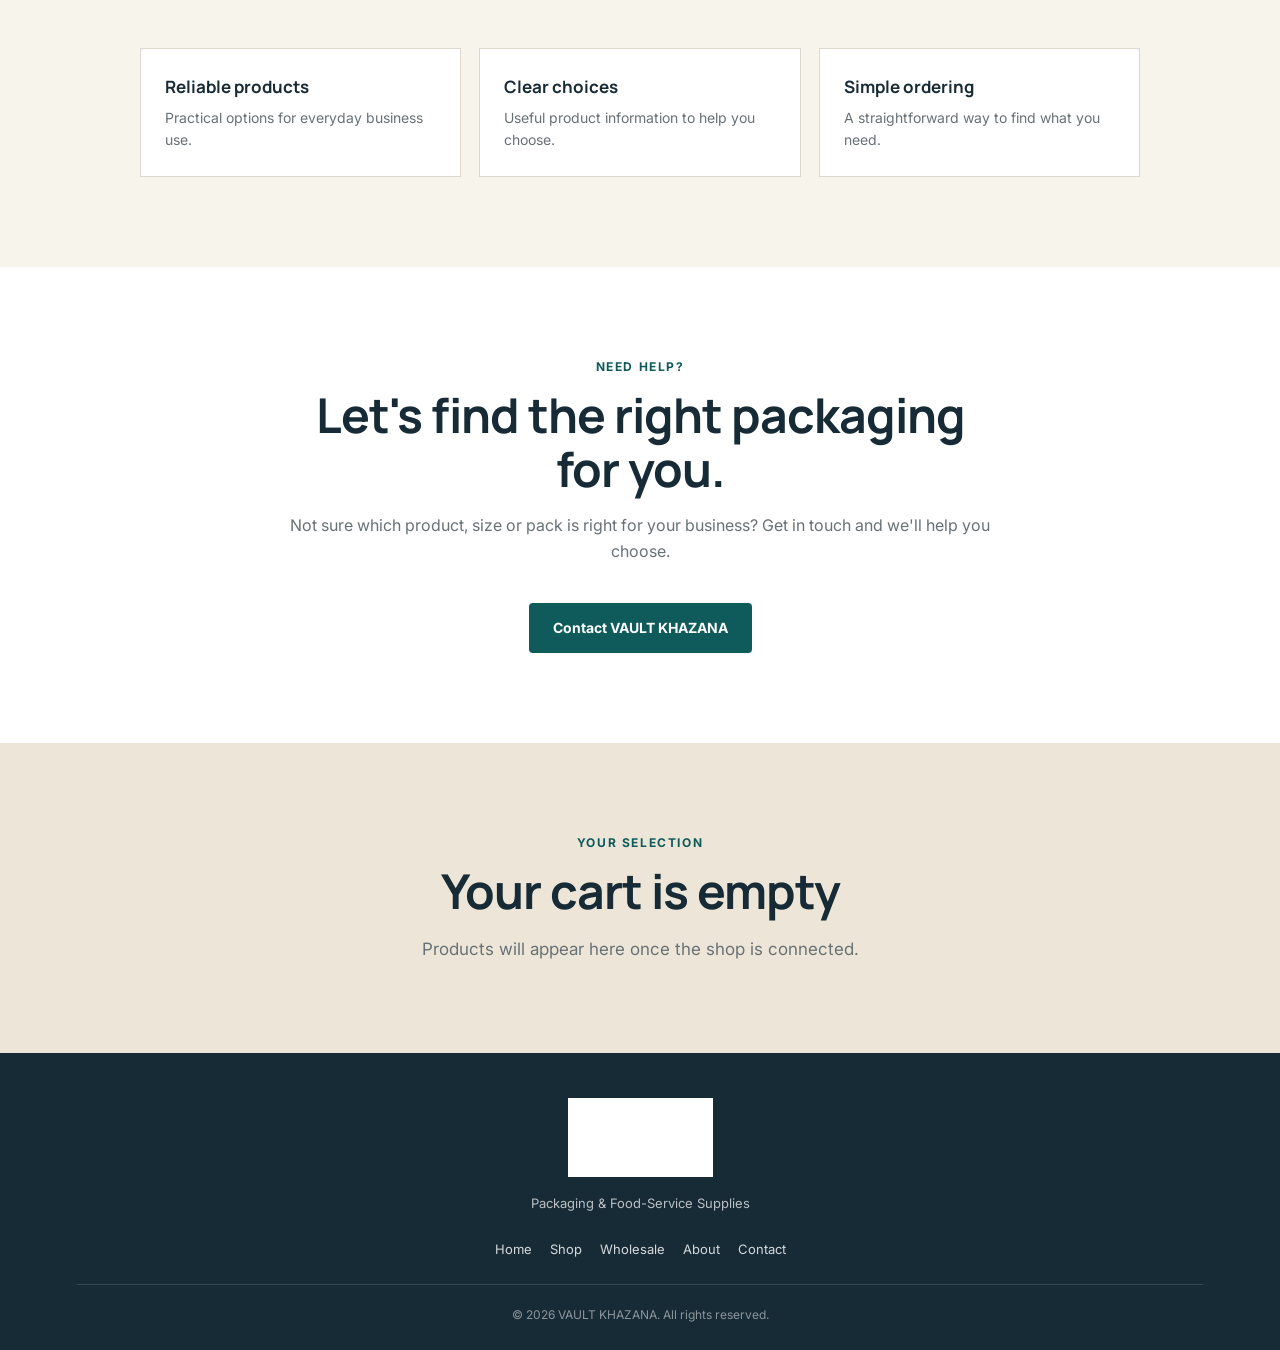
==== commit c94ea478: "Update index.html" ====
--- a/index.html
+++ b/index.html
@@ -123,7 +123,7 @@
 
       <div class="category-grid">
 
-        <a href="#plastic-food-containers" class="category-card">
+                <a href="#plastic-food-containers" class="category-card">
           <span class="category-number">01</span>
           <h3>Food Containers</h3>
           <p>Containers for meals, storage and takeaway.</p>
@@ -155,8 +155,32 @@
 
         <a href="#disposable-cutlery" class="category-card">
           <span class="category-number">06</span>
-          <h3>Cutlery & Straws</h3>
+          <h3>Disposable Cutlery</h3>
           <p>Practical disposables for serving and takeaway.</p>
+        </a>
+
+        <a href="#dips-sauce-cups" class="category-card">
+          <span class="category-number">07</span>
+          <h3>Dips & Sauce Cups</h3>
+          <p>Small cups for sauces, dips and condiments.</p>
+        </a>
+
+        <a href="#tissues-kitchen" class="category-card">
+          <span class="category-number">08</span>
+          <h3>Tissues & Kitchen</h3>
+          <p>Tissues, kitchen rolls and everyday supplies.</p>
+        </a>
+
+        <a href="#straws" class="category-card">
+          <span class="category-number">09</span>
+          <h3>Straws</h3>
+          <p>Straws for drinks, cafés and takeaway.</p>
+        </a>
+
+        <a href="#takeaway-packaging" class="category-card">
+          <span class="category-number">10</span>
+          <h3>Takeaway Packaging</h3>
+          <p>Practical packaging for restaurants and delivery.</p>
         </a>
 
       </div>
--- a/styles.css
+++ b/styles.css
@@ -1,3 +1,16 @@
+@import url('https://fonts.googleapis.com/css2?family=Inter:wght@400;500;600;700&family=Manrope:wght@500;600;700;800&display=swap');
+
+:root {
+  --navy: #172B36;
+  --teal: #0F5B5B;
+  --gold: #C79A4A;
+  --ivory: #F7F4EC;
+  --sand: #EDE6D8;
+  --charcoal: #20272B;
+  --white: #FFFFFF;
+  --muted: #687176;
+  --border: #DDD8CC;
+}
 
 * {
   box-sizing: border-box;
@@ -9,10 +22,22 @@
 
 body {
   margin: 0;
-  font-family: Arial, sans-serif;
-  color: #222;
-  background: #fff;
+  font-family: "Inter", Arial, sans-serif;
+  color: var(--charcoal);
+  background: var(--ivory);
   line-height: 1.6;
+}
+
+img {
+  max-width: 100%;
+}
+
+a {
+  color: inherit;
+}
+
+button {
+  font-family: inherit;
 }
 
 /* =========================
@@ -23,10 +48,12 @@
   display: flex;
   align-items: center;
   justify-content: space-between;
-  gap: 30px;
-  padding: 14px 5%;
-  background: #fff;
-  border-bottom: 1px solid #eee;
+  gap: 28px;
+  padding: 16px 5%;
+  background: var(--white);
+  border-bottom: 1px solid var(--border);
+  position: relative;
+  z-index: 50;
 }
 
 .logo {
@@ -36,7 +63,7 @@
 }
 
 .logo img {
-  width: 145px;
+  width: 155px;
   height: auto;
   display: block;
 }
@@ -44,26 +71,34 @@
 .main-nav {
   display: flex;
   align-items: center;
-  gap: 24px;
+  gap: 22px;
 }
 
 .main-nav a,
 .nav-dropdown button,
-.header-actions button,
+.search-button,
 .cart-link {
-  font: inherit;
-  color: #222;
+  font-size: 14px;
+  font-weight: 600;
+  color: var(--navy);
   text-decoration: none;
   background: none;
   border: 0;
   cursor: pointer;
 }
 
+.main-nav a,
+.nav-dropdown button,
+.search-button,
+.cart-link {
+  transition: color 0.2s ease;
+}
+
 .main-nav a:hover,
 .nav-dropdown button:hover,
-.header-actions button:hover,
+.search-button:hover,
 .cart-link:hover {
-  color: #176b63;
+  color: var(--teal);
 }
 
 .nav-dropdown {
@@ -72,15 +107,15 @@
 
 .dropdown-menu {
   position: absolute;
-  top: 100%;
-  left: 0;
-  z-index: 20;
+  top: calc(100% + 12px);
+  left: -15px;
+  z-index: 60;
   display: none;
-  min-width: 245px;
-  padding: 10px 0;
-  background: #fff;
-  border: 1px solid #eee;
-  box-shadow: 0 8px 25px rgba(0, 0, 0, 0.08);
+  min-width: 235px;
+  padding: 8px 0;
+  background: var(--white);
+  border: 1px solid var(--border);
+  box-shadow: 0 12px 30px rgba(23, 43, 54, 0.12);
 }
 
 .nav-dropdown:hover .dropdown-menu {
@@ -91,6 +126,7 @@
   display: block;
   padding: 9px 16px;
   white-space: nowrap;
+  font-size: 13px;
 }
 
 .header-actions {
@@ -109,9 +145,10 @@
   padding: 0 5px;
   margin-left: 3px;
   border-radius: 50%;
-  font-size: 12px;
-  background: #176b63;
-  color: #fff;
+  background: var(--gold);
+  color: var(--navy);
+  font-size: 11px;
+  font-weight: 800;
 }
 
 /* =========================
@@ -123,7 +160,7 @@
 }
 
 section {
-  padding: 90px 5%;
+  padding: 90px 6%;
 }
 
 .section-heading {
@@ -134,28 +171,36 @@
 
 .eyebrow {
   margin: 0 0 12px;
-  color: #176b63;
-  font-size: 14px;
+  color: var(--teal);
+  font-size: 12px;
   font-weight: 700;
-  letter-spacing: 1.5px;
+  letter-spacing: 1.6px;
   text-transform: uppercase;
+}
+
+h1,
+h2,
+h3 {
+  font-family: "Manrope", Arial, sans-serif;
 }
 
 h1,
 h2 {
   margin-top: 0;
-  line-height: 1.15;
+  line-height: 1.12;
 }
 
 h2 {
   margin-bottom: 18px;
-  font-size: 42px;
+  color: var(--navy);
+  font-size: clamp(32px, 5vw, 48px);
+  letter-spacing: -1px;
 }
 
 .section-heading p:last-child {
   margin: 0;
-  color: #666;
-  font-size: 18px;
+  color: var(--muted);
+  font-size: 17px;
 }
 
 /* =========================
@@ -163,91 +208,257 @@
 ========================= */
 
 .hero {
-  min-height: 600px;
+  min-height: 620px;
   display: flex;
   align-items: center;
-  padding: 90px 8%;
+  padding: 100px 8%;
   background:
-    linear-gradient(
-      90deg,
-      rgba(255, 255, 255, 0.98) 0%,
-      rgba(255, 255, 255, 0.92) 45%,
-      rgba(255, 255, 255, 0.25) 100%
-    ),
-    linear-gradient(135deg, #e9f2ef, #f8f5ee);
+    radial-gradient(circle at 85% 25%, rgba(199, 154, 74, 0.12), transparent 28%),
+    linear-gradient(135deg, var(--ivory) 0%, #F2EEE3 100%);
 }
 
 .hero-content {
+  max-width: 720px;
+}
+
+.hero h1 {
+  margin-bottom: 25px;
+  color: var(--navy);
+  font-size: clamp(44px, 6vw, 72px);
+  letter-spacing: -2px;
+}
+
+.hero h1 span {
+  display: block;
+  color: var(--teal);
+}
+
+.hero-text {
+  max-width: 600px;
+  margin: 0 0 32px;
+  color: var(--muted);
+  font-size: 19px;
+}
+
+.hero-actions {
+  display: flex;
+  flex-wrap: wrap;
+  gap: 12px;
+}
+
+/* =========================
+   BUTTONS
+========================= */
+
+.primary-button,
+.secondary-button,
+.light-button {
+  display: inline-block;
+  padding: 14px 24px;
+  border-radius: 4px;
+  text-decoration: none;
+  font-size: 14px;
+  font-weight: 700;
+  transition: transform 0.2s ease, background 0.2s ease;
+}
+
+.primary-button {
+  background: var(--teal);
+  color: var(--white);
+}
+
+.primary-button:hover {
+  background: var(--navy);
+  transform: translateY(-2px);
+}
+
+.secondary-button {
+  border: 1px solid var(--navy);
+  color: var(--navy);
+  background: transparent;
+}
+
+.secondary-button:hover {
+  background: var(--navy);
+  color: var(--white);
+  transform: translateY(-2px);
+}
+
+/* =========================
+   SHOP / CATEGORIES
+========================= */
+
+.shop {
+  background: var(--white);
+}
+
+.category-grid {
+  max-width: 1100px;
+  margin: 55px auto 0;
+  display: grid;
+  grid-template-columns: repeat(3, 1fr);
+  gap: 18px;
+}
+
+.category-card {
+  min-height: 190px;
+  padding: 28px;
+  background: var(--ivory);
+  border: 1px solid var(--border);
+  text-decoration: none;
+  transition: transform 0.2s ease, border-color 0.2s ease;
+}
+
+.category-card:hover {
+  transform: translateY(-4px);
+  border-color: var(--gold);
+}
+
+.category-number {
+  display: block;
+  margin-bottom: 25px;
+  color: var(--gold);
+  font-family: "Manrope", Arial, sans-serif;
+  font-size: 13px;
+  font-weight: 800;
+}
+
+.category-card h3 {
+  margin: 0 0 8px;
+  color: var(--navy);
+  font-size: 21px;
+}
+
+.category-card p {
+  margin: 0;
+  color: var(--muted);
+  font-size: 14px;
+}
+
+/* =========================
+   CHOICE HELP
+========================= */
+
+.choice-help {
+  background: var(--sand);
+}
+
+.choice-content {
+  max-width: 850px;
+  margin: 0 auto;
+  text-align: center;
+}
+
+.choice-content h2 {
+  max-width: 720px;
+  margin-left: auto;
+  margin-right: auto;
+}
+
+.choice-content > p:not(.eyebrow) {
   max-width: 650px;
-}
-
-.hero h1 {
-  margin-bottom: 24px;
-  font-size: clamp(42px, 6vw, 72px);
-  color: #183f3c;
-}
-
-.hero-content > p:not(.eyebrow) {
-  max-width: 580px;
-  margin: 0 0 30px;
-  color: #555;
-  font-size: 20px;
-}
-
-/* =========================
-   BUTTON
-========================= */
-
-.primary-button {
-  display: inline-block;
-  padding: 14px 26px;
-  border-radius: 5px;
-  background: #176b63;
-  color: #fff;
-  font-weight: 700;
+  margin: 0 auto;
+  color: var(--muted);
+}
+
+.choice-options {
+  display: flex;
+  justify-content: center;
+  flex-wrap: wrap;
+  gap: 10px;
+  margin-top: 30px;
+}
+
+.choice-options a {
+  padding: 10px 16px;
+  background: var(--white);
+  border: 1px solid var(--border);
+  color: var(--navy);
   text-decoration: none;
-  transition: transform 0.2s ease, background 0.2s ease;
-}
-
-.primary-button:hover {
-  background: #12564f;
+  font-size: 13px;
+  font-weight: 600;
+}
+
+.choice-options a:hover {
+  border-color: var(--gold);
+}
+
+/* =========================
+   BUSINESS SOLUTIONS
+========================= */
+
+.business-solutions {
+  background: var(--navy);
+  color: var(--white);
+}
+
+.business-content {
+  max-width: 760px;
+  margin: 0 auto;
+  text-align: center;
+}
+
+.business-solutions .eyebrow {
+  color: var(--gold);
+}
+
+.business-solutions h2 {
+  color: var(--white);
+}
+
+.business-solutions p:not(.eyebrow) {
+  max-width: 650px;
+  margin: 0 auto 30px;
+  color: rgba(255, 255, 255, 0.78);
+}
+
+.light-button {
+  background: var(--gold);
+  color: var(--navy);
+}
+
+.light-button:hover {
+  background: var(--white);
   transform: translateY(-2px);
 }
 
 /* =========================
-   SHOP
-========================= */
-
-.shop {
-  background: #fff;
-  min-height: 260px;
-}
-
-/* =========================
-   BUSINESS SOLUTIONS
-========================= */
-
-.business-solutions {
-  background: #f4f8f6;
-  min-height: 260px;
-}
-
-/* =========================
    ABOUT
 ========================= */
 
 .about {
-  background: #2d5a5a;
-  color: #fff;
-  min-height: 300px;
-}
-
-.about .eyebrow {
-  color: #d4a574;
-}
-
-.about .section-heading p:last-child {
-  color: rgba(255, 255, 255, 0.85);
+  background: var(--ivory);
+}
+
+.about-points {
+  max-width: 1000px;
+  margin: 50px auto 0;
+  display: grid;
+  grid-template-columns: repeat(3, 1fr);
+  gap: 18px;
+}
+
+.about-points div {
+  padding: 24px;
+  background: var(--white);
+  border: 1px solid var(--border);
+}
+
+.about-points strong,
+.about-points span {
+  display: block;
+}
+
+.about-points strong {
+  margin-bottom: 7px;
+  color: var(--navy);
+  font-family: "Manrope", Arial, sans-serif;
+  font-size: 17px;
+}
+
+.about-points span {
+  color: var(--muted);
+  font-size: 14px;
 }
 
 /* =========================
@@ -255,28 +466,79 @@
 ========================= */
 
 .contact {
-  background: #f8f5ee;
-  min-height: 320px;
+  background: var(--white);
+}
+
+.contact-content {
+  max-width: 720px;
+  margin: 0 auto;
+  text-align: center;
+}
+
+.contact-content > p:not(.eyebrow) {
+  color: var(--muted);
 }
 
 .contact .primary-button {
-  margin-top: 28px;
+  margin-top: 22px;
+}
+
+/* =========================
+   CART
+========================= */
+
+.cart-section {
+  background: var(--sand);
 }
 
 /* =========================
    FOOTER
 ========================= */
 
-footer {
-  padding: 25px 5%;
-  background: #183f3c;
-  color: #fff;
+.site-footer {
+  padding: 45px 6% 25px;
+  background: var(--navy);
+  color: var(--white);
   text-align: center;
 }
 
-footer p {
+.footer-brand img {
+  width: 145px;
+  height: auto;
+  margin-bottom: 8px;
+  filter: brightness(0) invert(1);
+}
+
+.footer-brand p {
+  margin: 0 0 25px;
+  color: rgba(255, 255, 255, 0.7);
+  font-size: 13px;
+}
+
+.footer-links {
+  display: flex;
+  justify-content: center;
+  flex-wrap: wrap;
+  gap: 18px;
+  margin-bottom: 25px;
+}
+
+.footer-links a {
+  color: rgba(255, 255, 255, 0.82);
+  font-size: 13px;
+  text-decoration: none;
+}
+
+.footer-links a:hover {
+  color: var(--gold);
+}
+
+.copyright {
   margin: 0;
-  font-size: 14px;
+  padding-top: 20px;
+  border-top: 1px solid rgba(255, 255, 255, 0.12);
+  color: rgba(255, 255, 255, 0.5);
+  font-size: 12px;
 }
 
 /* =========================
@@ -289,7 +551,7 @@
   }
 
   .main-nav {
-    gap: 14px;
+    gap: 13px;
   }
 
   .header-actions {
@@ -300,8 +562,8 @@
     padding: 75px 5%;
   }
 
-  .hero {
-    min-height: 540px;
+  .category-grid {
+    grid-template-columns: repeat(2, 1fr);
   }
 }
 
@@ -313,7 +575,7 @@
   .site-header {
     flex-wrap: wrap;
     justify-content: center;
-    padding: 18px 5%;
+    padding: 17px 5%;
   }
 
   .logo {
@@ -322,21 +584,21 @@
   }
 
   .logo img {
-    width: 130px;
+    width: 140px;
   }
 
   .main-nav {
     width: 100%;
     justify-content: center;
     flex-wrap: wrap;
-    gap: 10px 16px;
+    gap: 9px 14px;
   }
 
   .main-nav a,
   .nav-dropdown button,
   .header-actions button,
   .cart-link {
-    font-size: 14px;
+    font-size: 13px;
   }
 
   .header-actions {
@@ -354,46 +616,40 @@
   }
 
   .hero {
-    min-height: 520px;
-    padding: 70px 7%;
-    align-items: center;
-    background:
-      linear-gradient(
-        rgba(255, 255, 255, 0.88),
-        rgba(255, 255, 255, 0.94)
-      ),
-      linear-gradient(135deg, #e9f2ef, #f8f5ee);
+    min-height: 570px;
+    padding: 75px 7%;
+    text-align: center;
   }
 
   .hero-content {
     max-width: 100%;
-    text-align: center;
   }
 
   .hero h1 {
-    font-size: 42px;
-    margin-bottom: 20px;
-  }
-
-  .hero-content > p:not(.eyebrow) {
+    font-size: 43px;
+    letter-spacing: -1.2px;
+  }
+
+  .hero-text {
     font-size: 17px;
   }
 
-  .eyebrow {
-    font-size: 12px;
-    letter-spacing: 1.2px;
+  .hero-actions {
+    justify-content: center;
+  }
+
+  .category-grid {
+    grid-template-columns: 1fr;
+    margin-top: 40px;
+  }
+
+  .about-points {
+    grid-template-columns: 1fr;
+    margin-top: 40px;
   }
 
   h2 {
-    font-size: 34px;
-  }
-
-  .section-heading p:last-child {
-    font-size: 16px;
-  }
-
-  .primary-button {
-    padding: 13px 23px;
+    font-size: 35px;
   }
 }
 
@@ -403,27 +659,41 @@
 
 @media (max-width: 480px) {
   .main-nav {
-    gap: 8px 12px;
+    gap: 8px 11px;
   }
 
   .hero {
-    min-height: 480px;
-    padding: 60px 6%;
+    min-height: 520px;
+    padding: 65px 6%;
   }
 
   .hero h1 {
     font-size: 36px;
   }
 
+  .hero-text {
+    font-size: 16px;
+  }
+
+  .hero-actions {
+    flex-direction: column;
+    align-items: stretch;
+  }
+
+  .primary-button,
+  .secondary-button {
+    text-align: center;
+  }
+
   h2 {
     font-size: 30px;
   }
 
-  .hero-content > p:not(.eyebrow) {
-    font-size: 16px;
-  }
-
   section {
     padding: 55px 6%;
   }
+
+  .category-card {
+    padding: 23px;
+  }
 }
